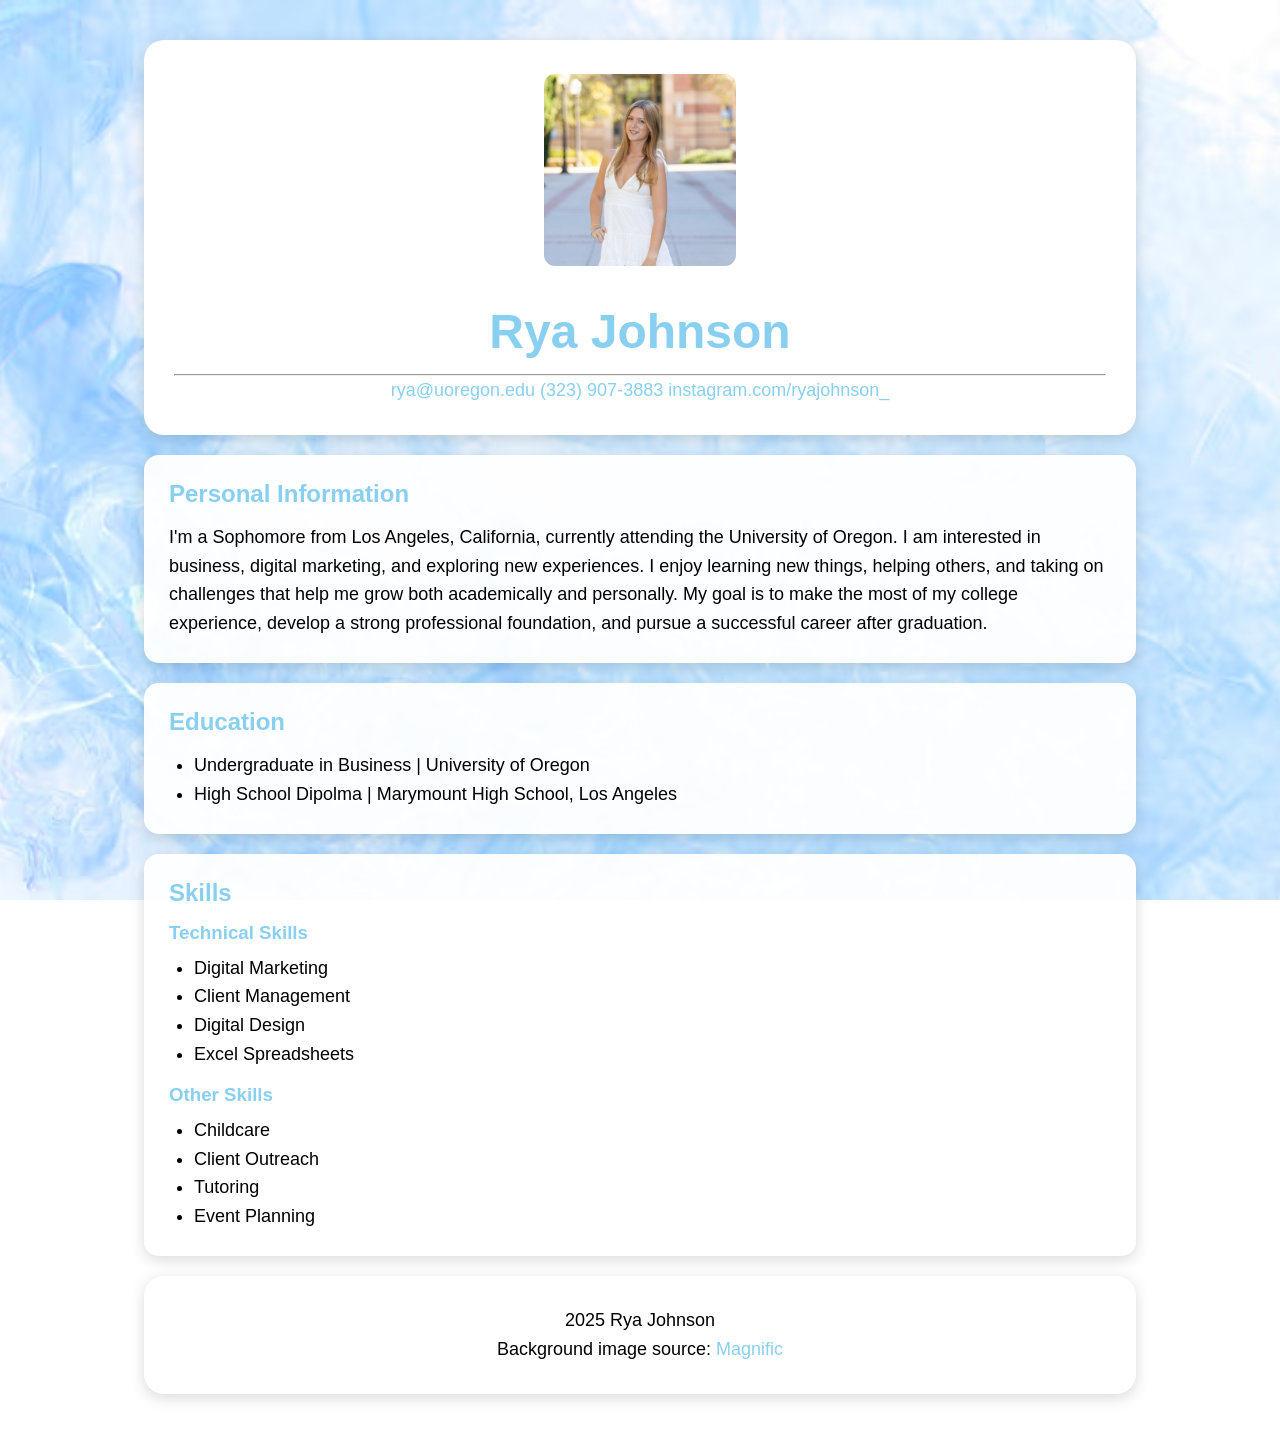
==== index.html @ 62bef7bc "Add files via upload intital about me" ====
<!DOCTYPE html>
<!-- The attribute lang="en" in an HTML document tells browsers and
 screen readers that the content is in English, which helps with
 pronunciation, translation, and language-specific formatting.-->
<html lang="en">
        <meta charset="UTF-8">
        <meta name="viewport" content="width=device-width, initial-scale=1.0">
        <title> Rya Johnson - About Me</title>
        <link rel="stylesheet" href="styles.css">
<header>
    <img src="PFP_Rya.png" alt="Rya Johnson profile picture" class="profile-image">

    <h1>Rya Johnson</h1>

    <hr>

    <p>
        <a href="mailto:rya@uoregon.edu">rya@uoregon.edu</a>
        <a href="tel:3239073883">(323) 907-3883</a>
        <a href="https://www.instagram.com/ryajohnson_" target="_blank">
            instagram.com/ryajohnson_
        </a>
    </p>
</header>

<section>
    <h2>Personal Information</h2>

    <p>
        I'm a Sophomore from Los Angeles, California, currently attending the University of Oregon. 
        I am interested in business, digital marketing, and exploring new experiences. 
        I enjoy learning new things, helping others, and taking on challenges that help me grow both academically and personally. 
        My goal is to make the most of my college experience, develop a strong professional foundation, and pursue a successful career after graduation.
    </p>
</section>

<section>
    <h2>Education</h2>

    <ul>
        <li>Undergraduate in Business | University of Oregon</li>
        <li>High School Dipolma | Marymount High School, Los Angeles</li>
    </ul>
</section>

<section>
    <h2>Skills</h2>

    <h3>Technical Skills</h3>

    <ul>
        <li>Digital Marketing</li>
        <li>Client Management</li>
        <li>Digital Design</li>
        <li>Excel Spreadsheets</li>
    </ul>
    <h3>Other Skills</h3>

    <ul>
        <li>Childcare</li>
        <li>Client Outreach</li>
        <li>Tutoring</li>
        <li>Event Planning</li>
    </ul>

</section>

<footer>
    <p>2025 Rya Johnson</p>

    <p>
        Background image source:
        <a href="https://www.magnific.com/free-photos-vectors/blue-aesthetic-wallpaper">
            Magnific
        </a>
    </p>
</footer>

</html>
---- styles.css ----
/* Rya Johnson */

/* Global Styles */
* {
    margin: 0;
    padding: 0;
    box-sizing: border-box;
}

/* Page Background */
body {
    background-image: url("blue-smoke-background-textured-wallpaper-high-resolution_53876-128239.avif");
    background-size: cover;
    background-position: center;
    background-attachment: fixed;
    font-family: 'Trebuchet MS', sans-serif;
    padding: 20px;
}

/* Header Card */
header {
    background-color: rgb(255, 255, 255);
    text-align: center;
    padding: 30px;
    border-radius: 20px;
    width: 80%;
    margin: 20px auto;
    box-shadow: 0 4px 15px rgba(0, 0, 0, 0.15);
}

/* Profile Picture */
.profile-image {
    width: 200px;
    height: 200px;
    object-fit: cover;
    border-radius: 15px;
    border: 4px solid white;
    margin-bottom: 15px;
}

/* Section Cards */
section {
    background-color: rgba(255, 255, 255, 0.95);
    width: 80%;
    margin: 20px auto;
    padding: 25px;
    border-radius: 15px;
    box-shadow: 0 4px 15px rgba(0, 0, 0, 0.15);
}

/* Name */
h1 {
    font-size: 3rem;
    color: #89CFF0;
    margin: 15px 0;
}

/* Section Titles */
h2 {
    color: #89CFF0;
    margin-bottom: 15px;
}

/* Subheadings */
h3 {
    color: #89CFF0;
    margin-top: 15px;
    margin-bottom: 10px;
}

/* Text */
p, li {
    line-height: 1.6;
    font-size: 18px;
}

/* Lists */
ul, ol {
    margin-left: 25px;
}

/* Links */
a {
    color: #89CFF0;
    text-decoration: none;
}

a:hover {
    text-decoration: underline;
}

/* Footer */
footer {
    background-color: rgb(255, 255, 255);
    text-align: center;
    padding: 30px;
    border-radius: 20px;
    width: 80%;
    margin: 20px auto;
    box-shadow: 0 4px 15px rgba(0, 0, 0, 0.15);
}
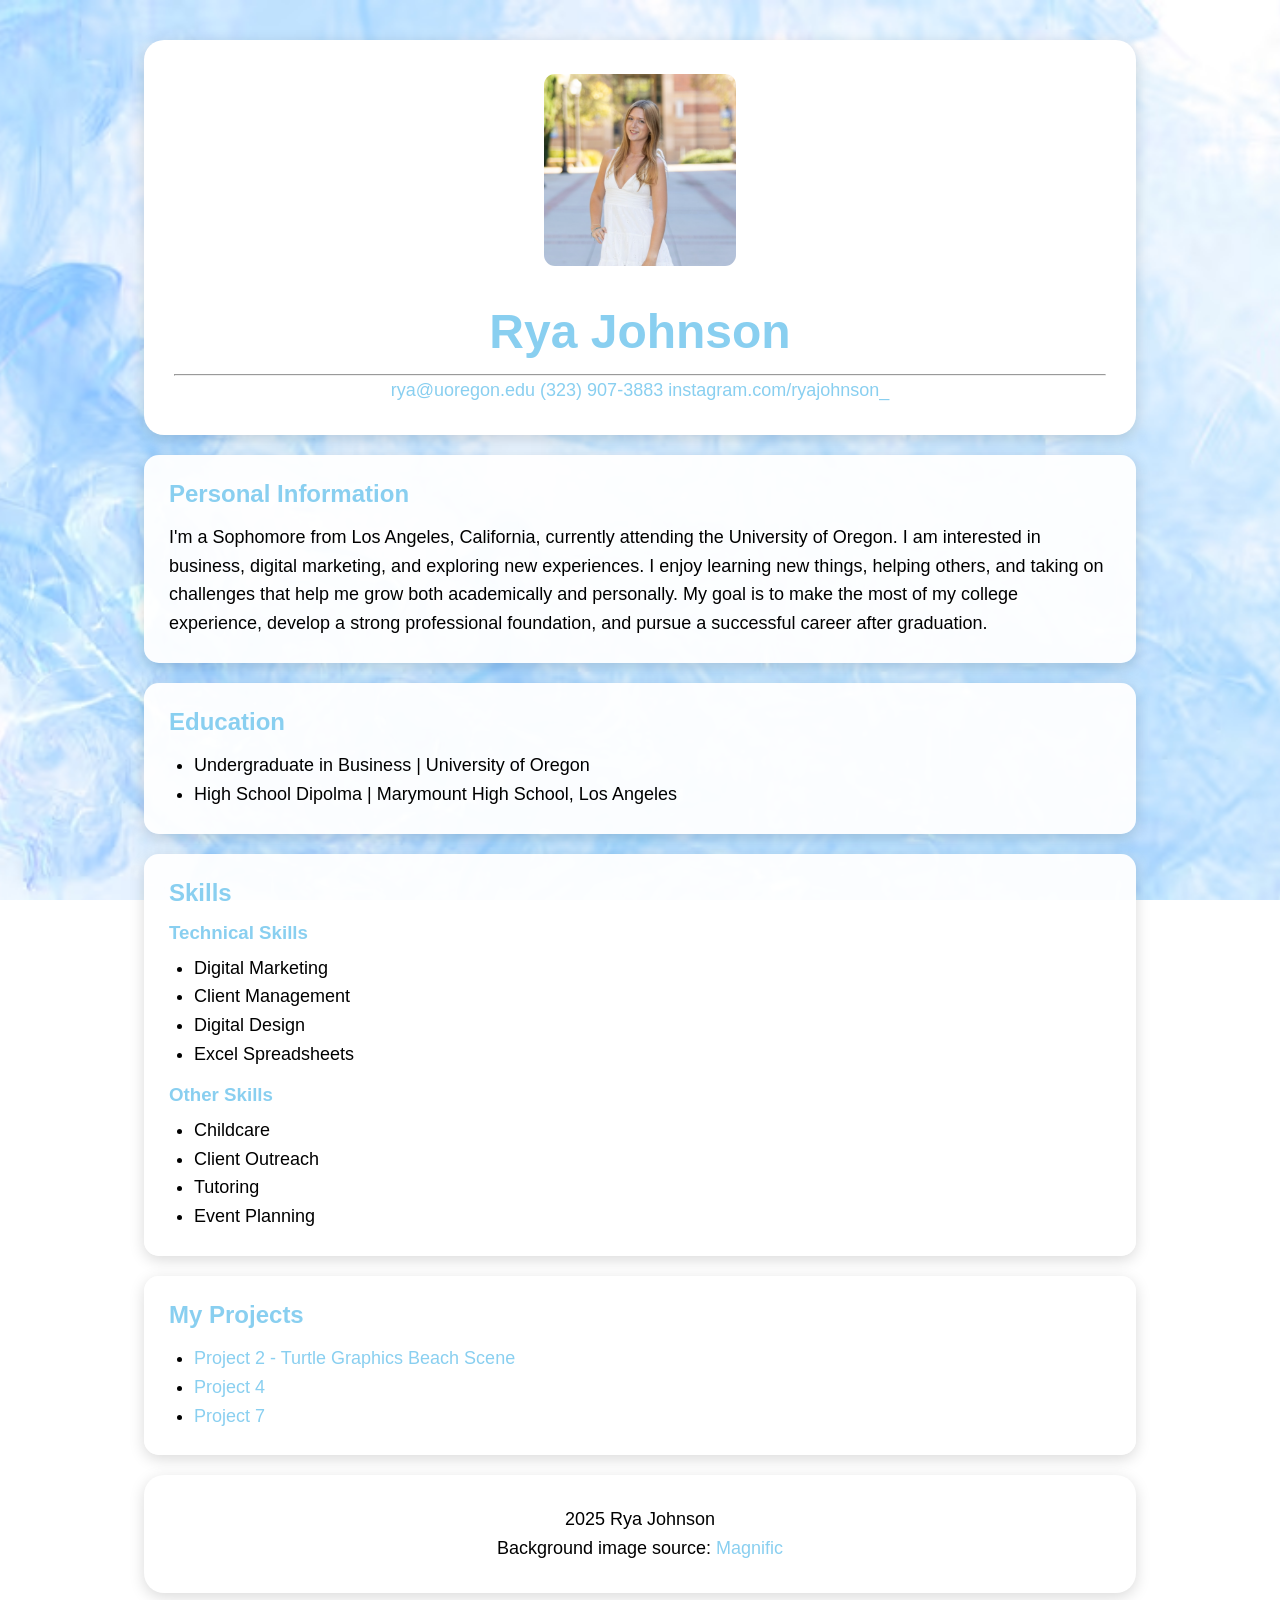
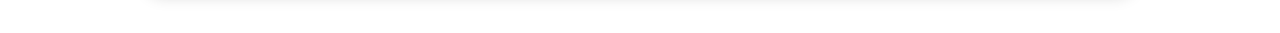
==== commit 8746c53c: "Add section for My Projects with links" ====
--- a/index.html
+++ b/index.html
@@ -65,6 +65,16 @@
 
 </section>
 
+<section>
+ <h2>My Projects</h2>
+
+<ul>
+    <li><a href="project2.html">Project 2 - Turtle Graphics Beach Scene</a></li>
+    <li><a href="project4.html">Project 4</a></li>
+    <li><a href="project7.html">Project 7</a></li>
+</ul>
+</section>
+
 <footer>
     <p>2025 Rya Johnson</p>
 
@@ -76,4 +86,4 @@
     </p>
 </footer>
 
-</html>+</html>
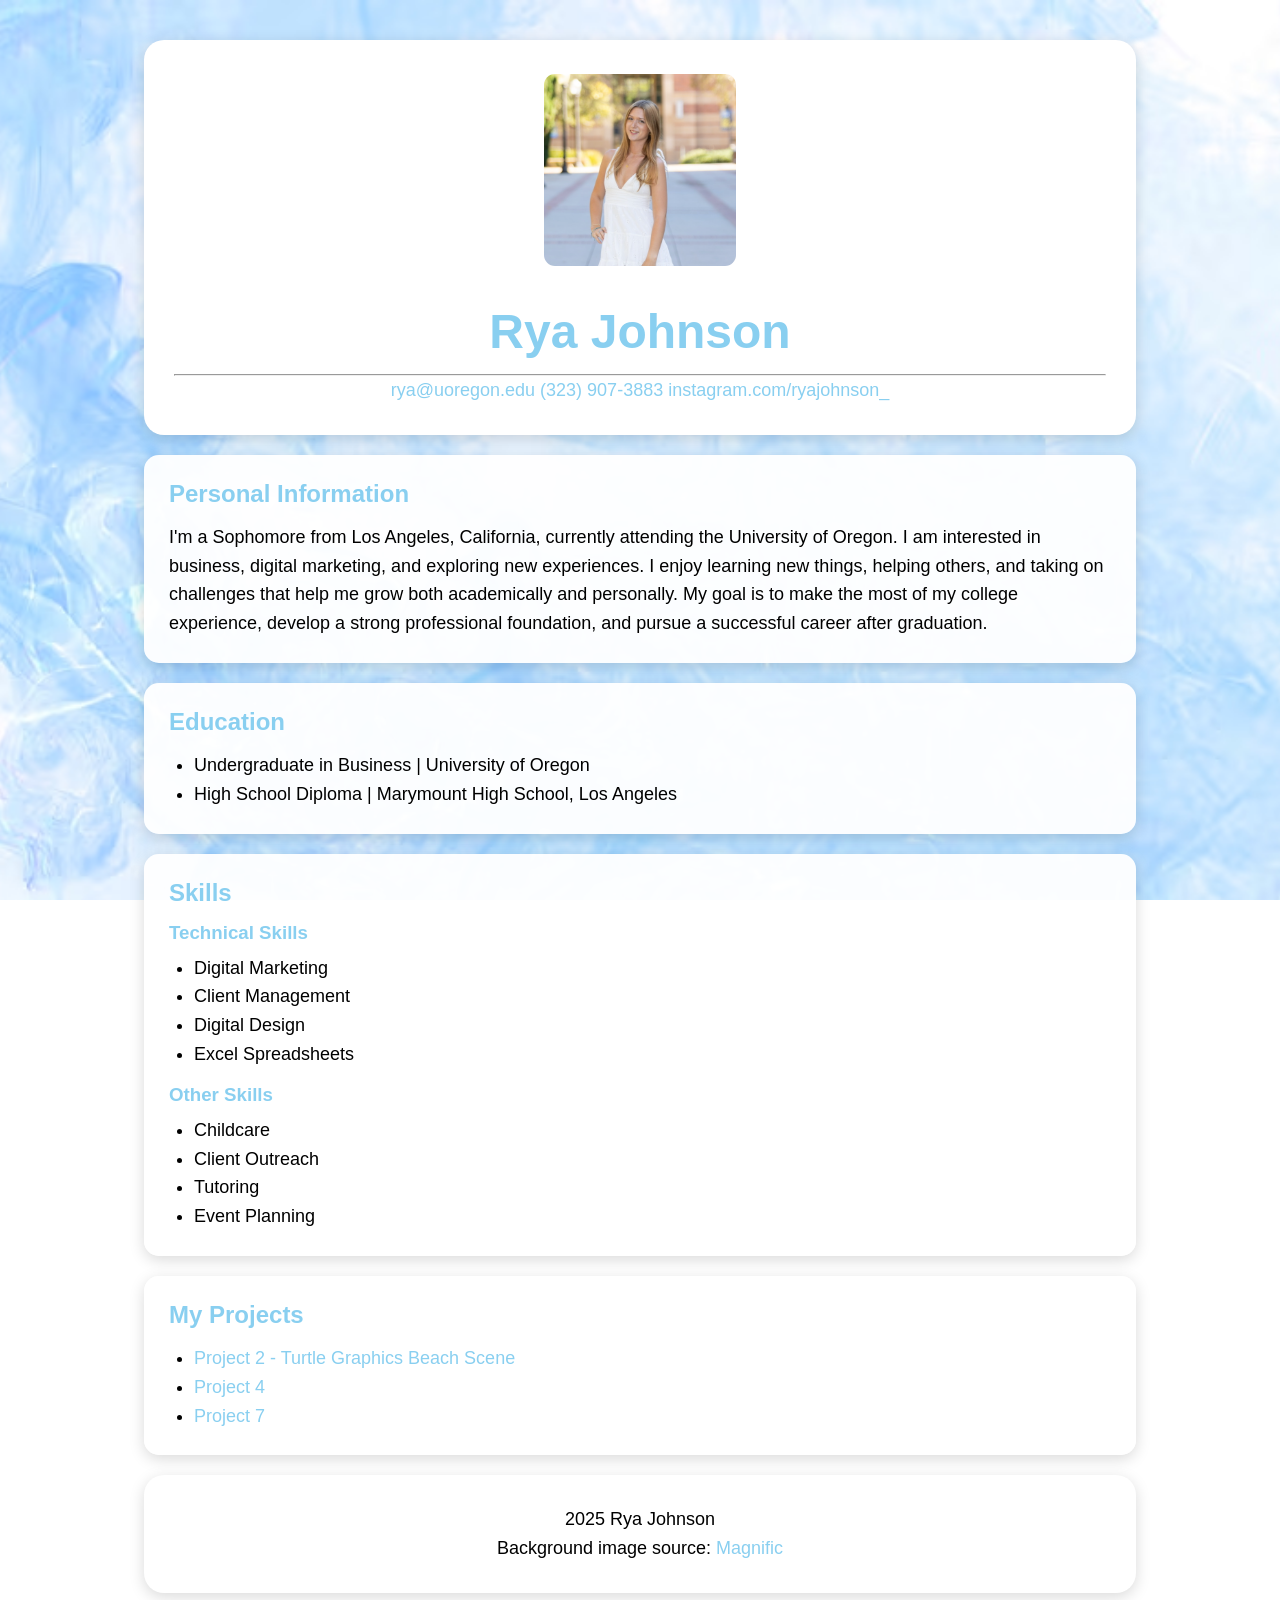
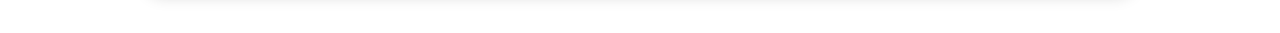
==== commit 314d8a3e: "Fix HTML structure and typo in Education section" ====
--- a/index.html
+++ b/index.html
@@ -1,89 +1,92 @@
 <!DOCTYPE html>
-<!-- The attribute lang="en" in an HTML document tells browsers and
- screen readers that the content is in English, which helps with
- pronunciation, translation, and language-specific formatting.-->
 <html lang="en">
+    <head>
+        <!-- The attribute lang="en" in an HTML document tells browsers and
+         screen readers that the content is in English, which helps with
+         pronunciation, translation, and language-specific formatting.-->
         <meta charset="UTF-8">
         <meta name="viewport" content="width=device-width, initial-scale=1.0">
-        <title> Rya Johnson - About Me</title>
+        <title>Rya Johnson - About Me</title>
         <link rel="stylesheet" href="styles.css">
-<header>
-    <img src="PFP_Rya.png" alt="Rya Johnson profile picture" class="profile-image">
+    </head>
+    <body>
+        <header>
+            <img src="PFP_Rya.png" alt="Rya Johnson profile picture" class="profile-image">
 
-    <h1>Rya Johnson</h1>
+            <h1>Rya Johnson</h1>
 
-    <hr>
+            <hr>
 
-    <p>
-        <a href="mailto:rya@uoregon.edu">rya@uoregon.edu</a>
-        <a href="tel:3239073883">(323) 907-3883</a>
-        <a href="https://www.instagram.com/ryajohnson_" target="_blank">
-            instagram.com/ryajohnson_
-        </a>
-    </p>
-</header>
+            <p>
+                <a href="mailto:rya@uoregon.edu">rya@uoregon.edu</a>
+                <a href="tel:3239073883">(323) 907-3883</a>
+                <a href="https://www.instagram.com/ryajohnson_" target="_blank">
+                    instagram.com/ryajohnson_
+                </a>
+            </p>
+        </header>
 
-<section>
-    <h2>Personal Information</h2>
+        <section>
+            <h2>Personal Information</h2>
 
-    <p>
-        I'm a Sophomore from Los Angeles, California, currently attending the University of Oregon. 
-        I am interested in business, digital marketing, and exploring new experiences. 
-        I enjoy learning new things, helping others, and taking on challenges that help me grow both academically and personally. 
-        My goal is to make the most of my college experience, develop a strong professional foundation, and pursue a successful career after graduation.
-    </p>
-</section>
+            <p>
+                I'm a Sophomore from Los Angeles, California, currently attending the University of Oregon. 
+                I am interested in business, digital marketing, and exploring new experiences. 
+                I enjoy learning new things, helping others, and taking on challenges that help me grow both academically and personally. 
+                My goal is to make the most of my college experience, develop a strong professional foundation, and pursue a successful career after graduation.
+            </p>
+        </section>
 
-<section>
-    <h2>Education</h2>
+        <section>
+            <h2>Education</h2>
 
-    <ul>
-        <li>Undergraduate in Business | University of Oregon</li>
-        <li>High School Dipolma | Marymount High School, Los Angeles</li>
-    </ul>
-</section>
+            <ul>
+                <li>Undergraduate in Business | University of Oregon</li>
+                <li>High School Diploma | Marymount High School, Los Angeles</li>
+            </ul>
+        </section>
 
-<section>
-    <h2>Skills</h2>
+        <section>
+            <h2>Skills</h2>
 
-    <h3>Technical Skills</h3>
+            <h3>Technical Skills</h3>
 
-    <ul>
-        <li>Digital Marketing</li>
-        <li>Client Management</li>
-        <li>Digital Design</li>
-        <li>Excel Spreadsheets</li>
-    </ul>
-    <h3>Other Skills</h3>
+            <ul>
+                <li>Digital Marketing</li>
+                <li>Client Management</li>
+                <li>Digital Design</li>
+                <li>Excel Spreadsheets</li>
+            </ul>
+            <h3>Other Skills</h3>
 
-    <ul>
-        <li>Childcare</li>
-        <li>Client Outreach</li>
-        <li>Tutoring</li>
-        <li>Event Planning</li>
-    </ul>
+            <ul>
+                <li>Childcare</li>
+                <li>Client Outreach</li>
+                <li>Tutoring</li>
+                <li>Event Planning</li>
+            </ul>
 
-</section>
+        </section>
 
-<section>
- <h2>My Projects</h2>
+        <section>
+            <h2>My Projects</h2>
 
-<ul>
-    <li><a href="project2.html">Project 2 - Turtle Graphics Beach Scene</a></li>
-    <li><a href="project4.html">Project 4</a></li>
-    <li><a href="project7.html">Project 7</a></li>
-</ul>
-</section>
+            <ul>
+                <li><a href="project2.html">Project 2 - Turtle Graphics Beach Scene</a></li>
+                <li><a href="project4.html">Project 4</a></li>
+                <li><a href="project7.html">Project 7</a></li>
+            </ul>
+        </section>
 
-<footer>
-    <p>2025 Rya Johnson</p>
+        <footer>
+            <p>2025 Rya Johnson</p>
 
-    <p>
-        Background image source:
-        <a href="https://www.magnific.com/free-photos-vectors/blue-aesthetic-wallpaper">
-            Magnific
-        </a>
-    </p>
-</footer>
-
+            <p>
+                Background image source:
+                <a href="https://www.magnific.com/free-photos-vectors/blue-aesthetic-wallpaper">
+                    Magnific
+                </a>
+            </p>
+        </footer>
+    </body>
 </html>
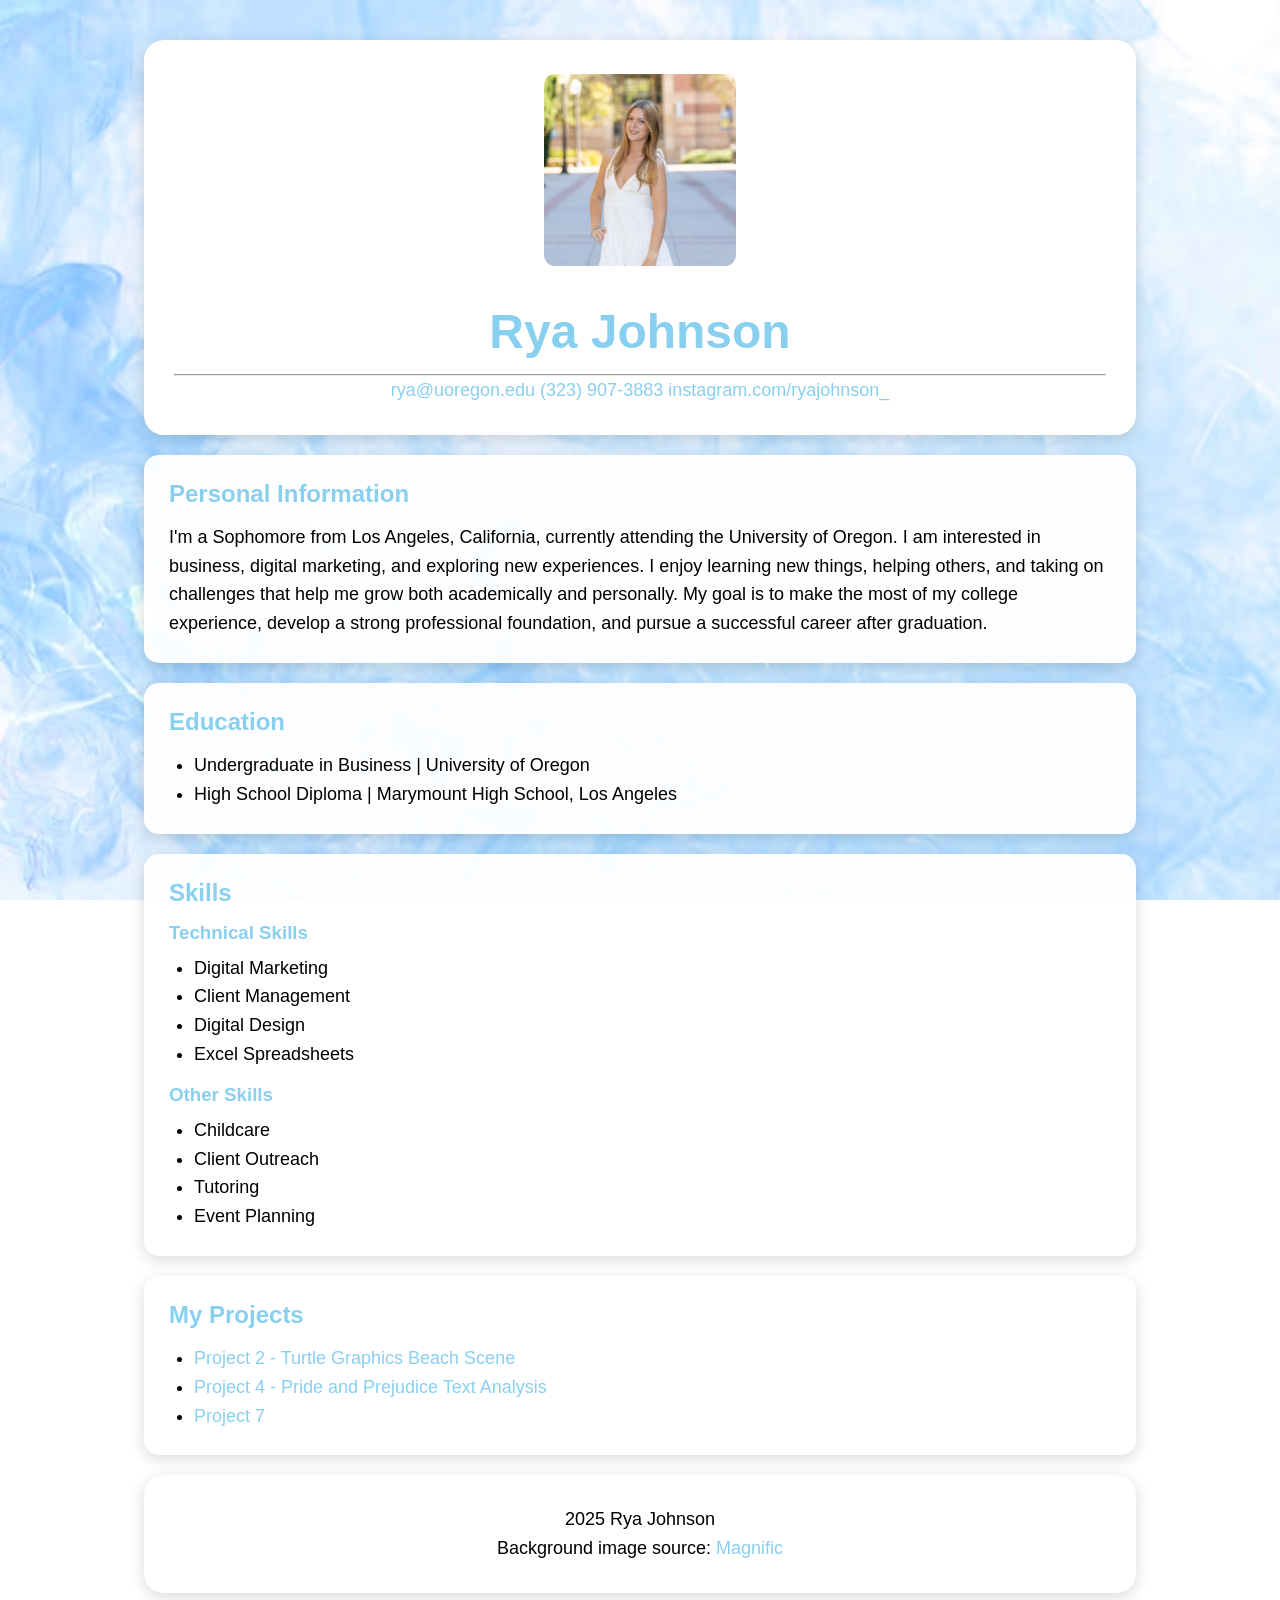
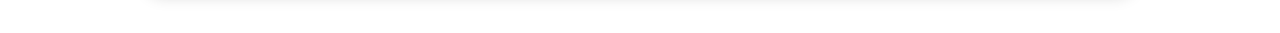
==== commit 422e889b: "Update Project 4 link description in index.html" ====
--- a/index.html
+++ b/index.html
@@ -73,7 +73,7 @@
 
             <ul>
                 <li><a href="project2.html">Project 2 - Turtle Graphics Beach Scene</a></li>
-                <li><a href="project4.html">Project 4</a></li>
+                <li><a href="project4.html">Project 4 - Pride and Prejudice Text Analysis</a></li>
                 <li><a href="project7.html">Project 7</a></li>
             </ul>
         </section>
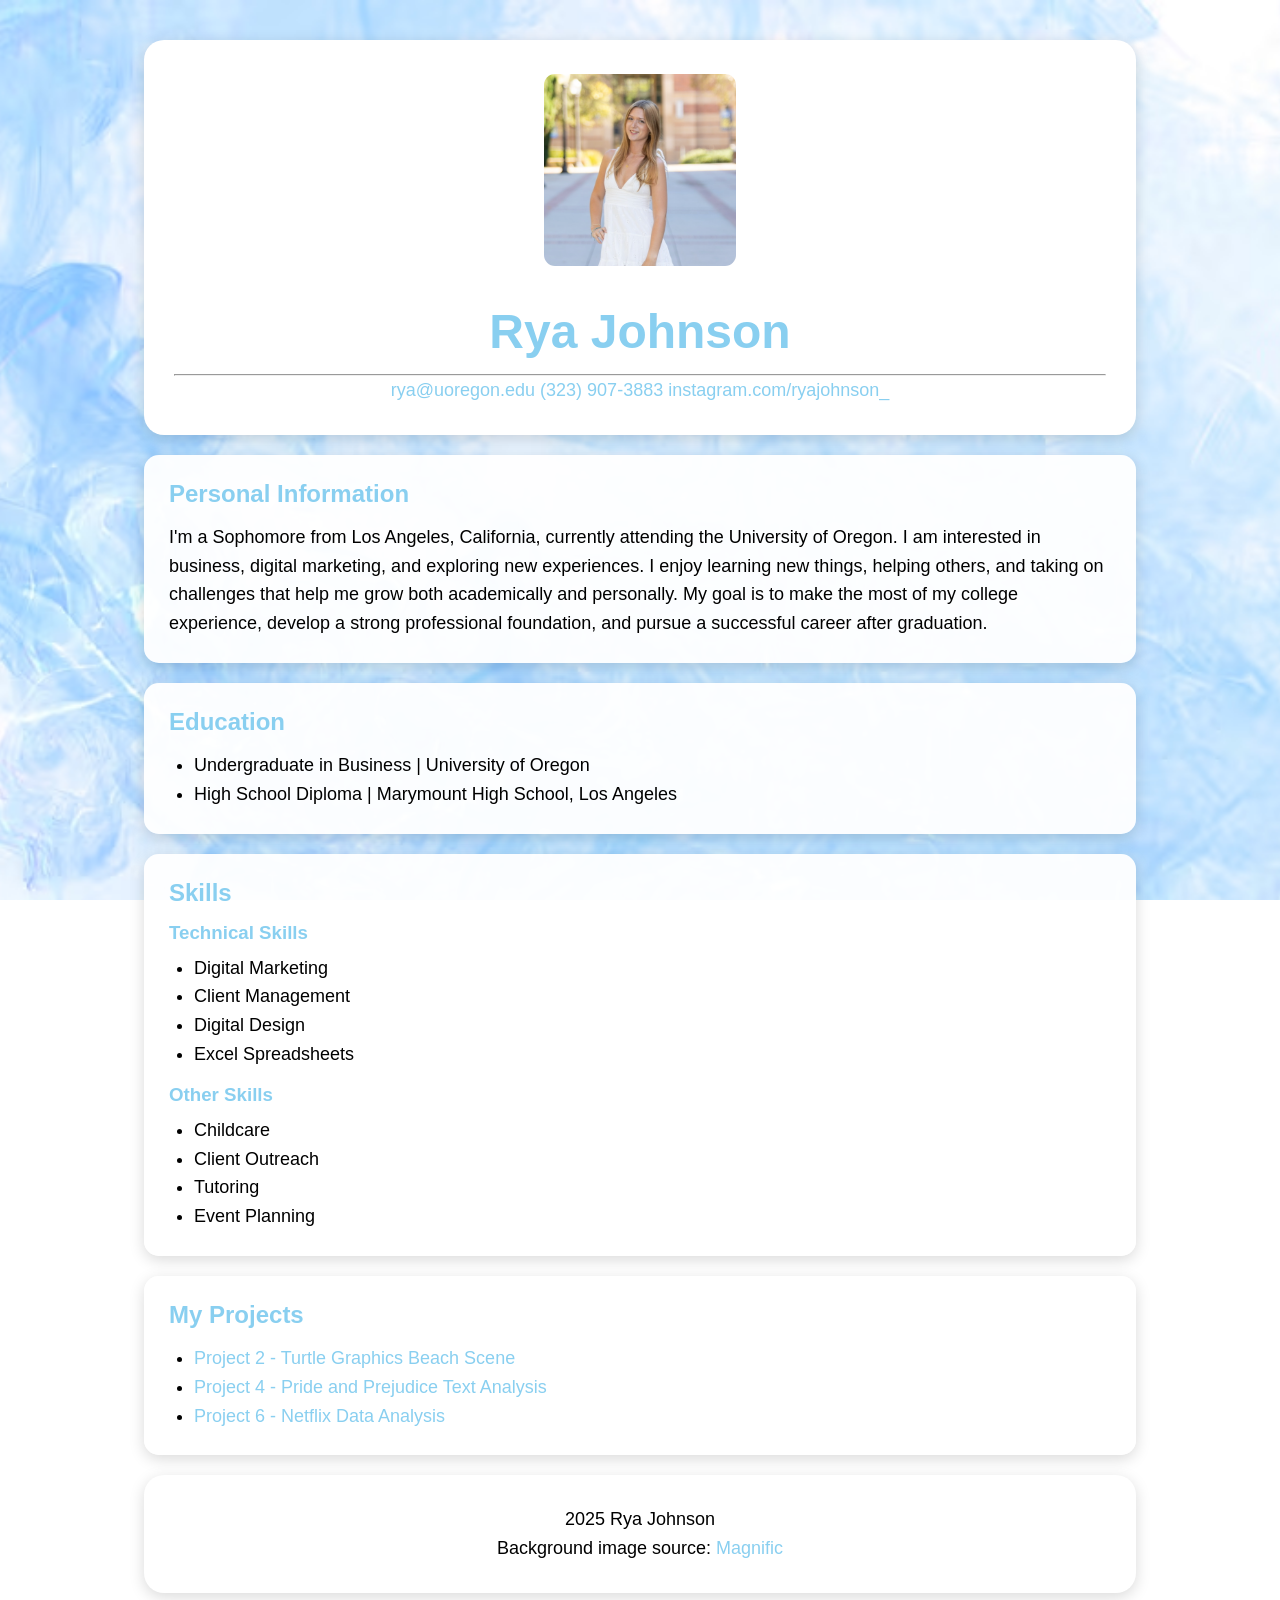
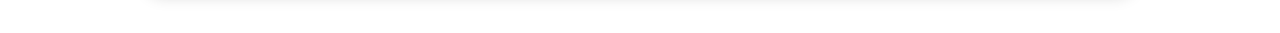
==== commit a0bb5c51: "Update index.html" ====
--- a/index.html
+++ b/index.html
@@ -74,7 +74,7 @@
             <ul>
                 <li><a href="project2.html">Project 2 - Turtle Graphics Beach Scene</a></li>
                 <li><a href="project4.html">Project 4 - Pride and Prejudice Text Analysis</a></li>
-                <li><a href="project7.html">Project 7</a></li>
+                <li><a href="project6.html">Project 6 - Netflix Data Analysis</a></li>
             </ul>
         </section>
 
--- a/styles.css
+++ b/styles.css
@@ -98,4 +98,41 @@
     width: 80%;
     margin: 20px auto;
     box-shadow: 0 4px 15px rgba(0, 0, 0, 0.15);
-}+}
+
+
+/* extra*/
+.project-container {
+    display: flex;
+    gap: 20px;
+    justify-content: center;
+    flex-wrap: wrap;
+    margin-top: 20px;
+}
+
+.project-card {
+    background-color: #dce7f2;
+    border: 2px solid #b7d8ee;
+    border-radius: 25px;
+    padding: 25px;
+    width: 300px;
+    min-height: 250px;
+}
+
+.project-card h3 {
+    font-size: 2rem;
+    margin-bottom: 20px;
+}
+
+.project-card p {
+    font-size: 1.2rem;
+}
+
+.project-card a {
+    text-decoration: none;
+    color: #8b4ab8;
+}
+
+.project-card a:hover {
+    text-decoration: underline;
+}
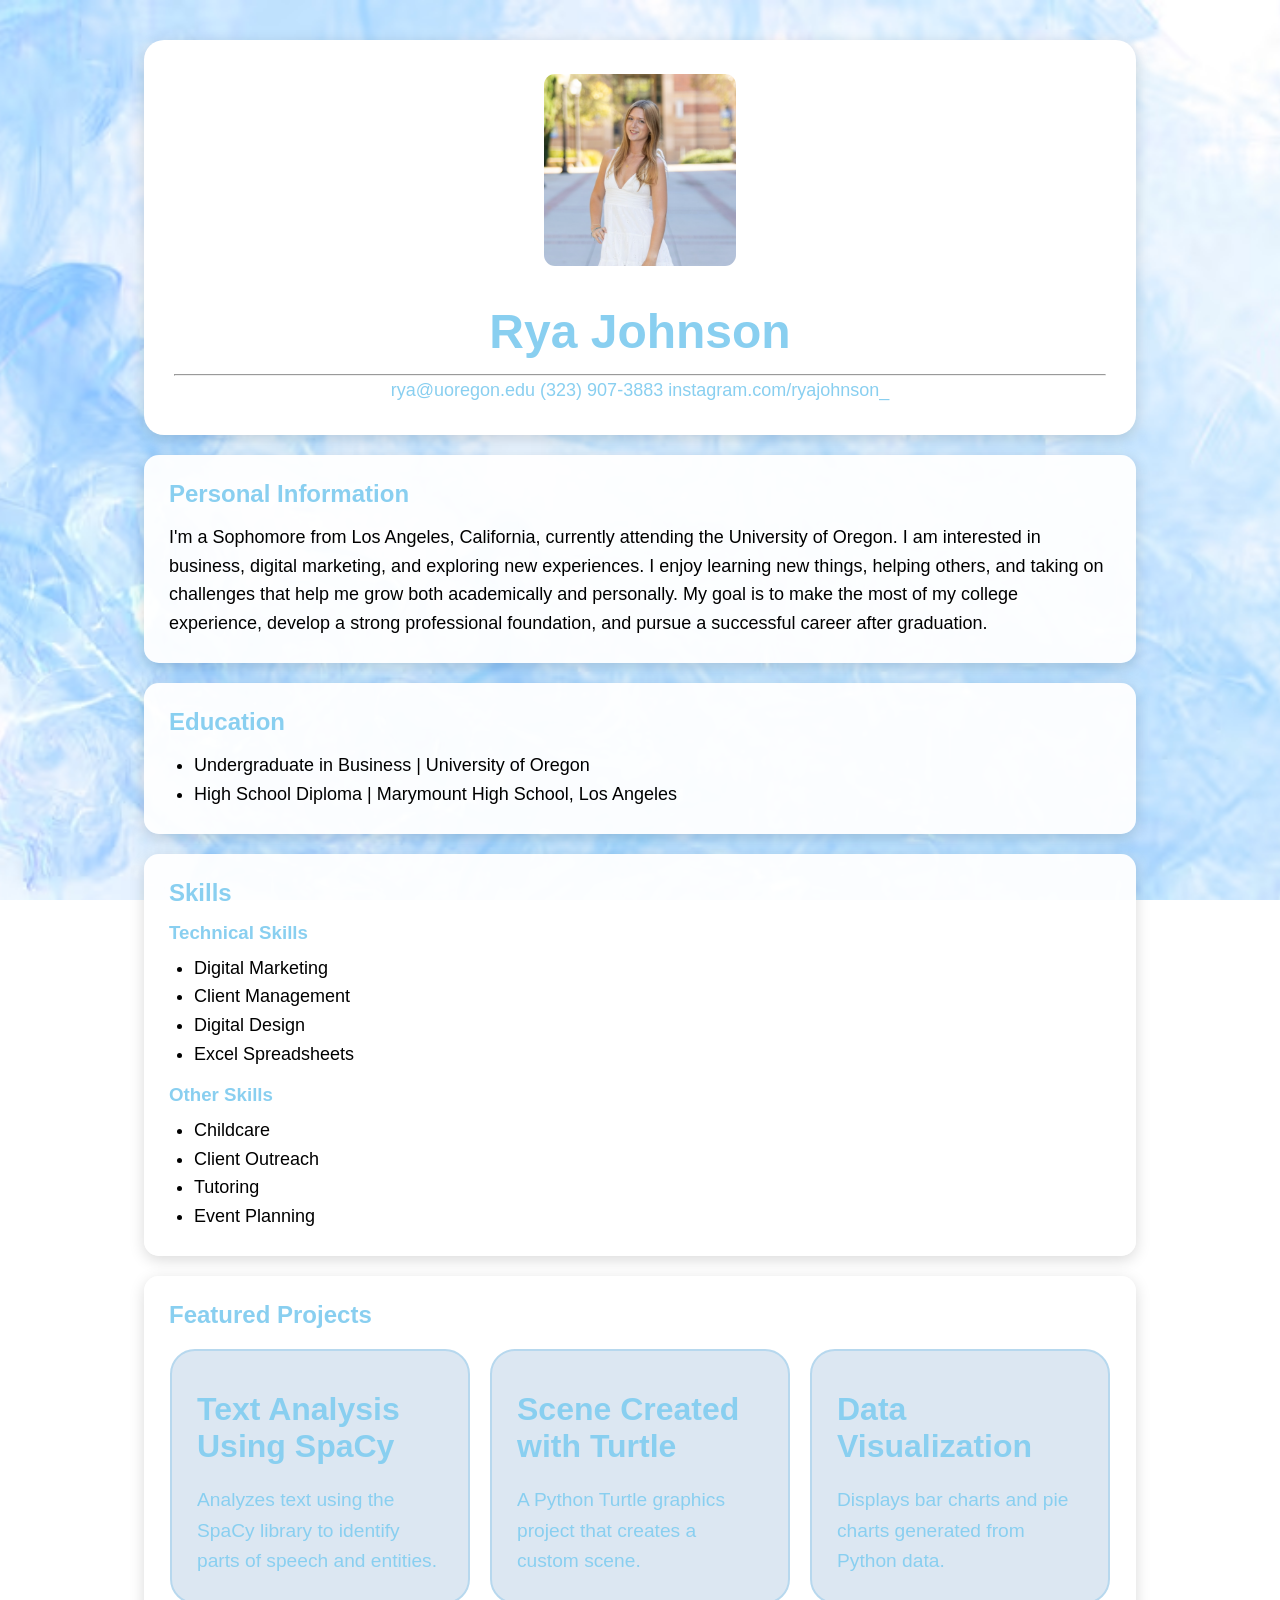
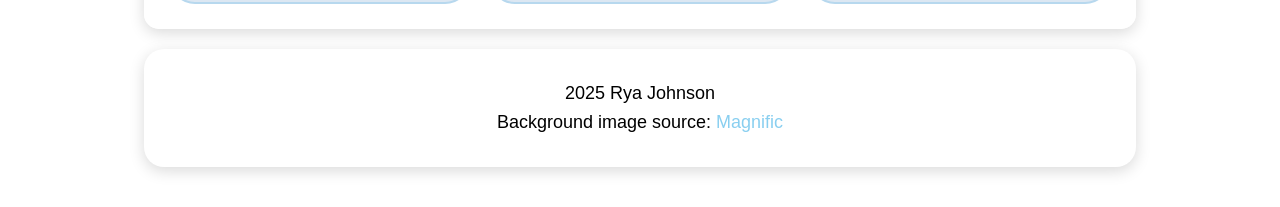
==== commit 1c57beaa: "Update index.html" ====
--- a/index.html
+++ b/index.html
@@ -68,15 +68,37 @@
 
         </section>
 
-        <section>
-            <h2>My Projects</h2>
+ <section class="featured-projects">
+    <h2>Featured Projects</h2>
 
-            <ul>
-                <li><a href="project2.html">Project 2 - Turtle Graphics Beach Scene</a></li>
-                <li><a href="project4.html">Project 4 - Pride and Prejudice Text Analysis</a></li>
-                <li><a href="project6.html">Project 6 - Netflix Data Analysis</a></li>
-            </ul>
-        </section>
+    <div class="project-container">
+
+        <a href="project6.html" class="project-card">
+            <h3>Text Analysis Using SpaCy</h3>
+            <p>
+                Analyzes text using the SpaCy library to identify
+                parts of speech and entities.
+            </p>
+        </a>
+
+        <a href="project7.html" class="project-card">
+            <h3>Scene Created with Turtle</h3>
+            <p>
+                A Python Turtle graphics project that creates a
+                custom scene.
+            </p>
+        </a>
+
+        <a href="project8.html" class="project-card">
+            <h3>Data Visualization</h3>
+            <p>
+                Displays bar charts and pie charts generated
+                from Python data.
+            </p>
+        </a>
+
+    </div>
+</section>
 
         <footer>
             <p>2025 Rya Johnson</p>
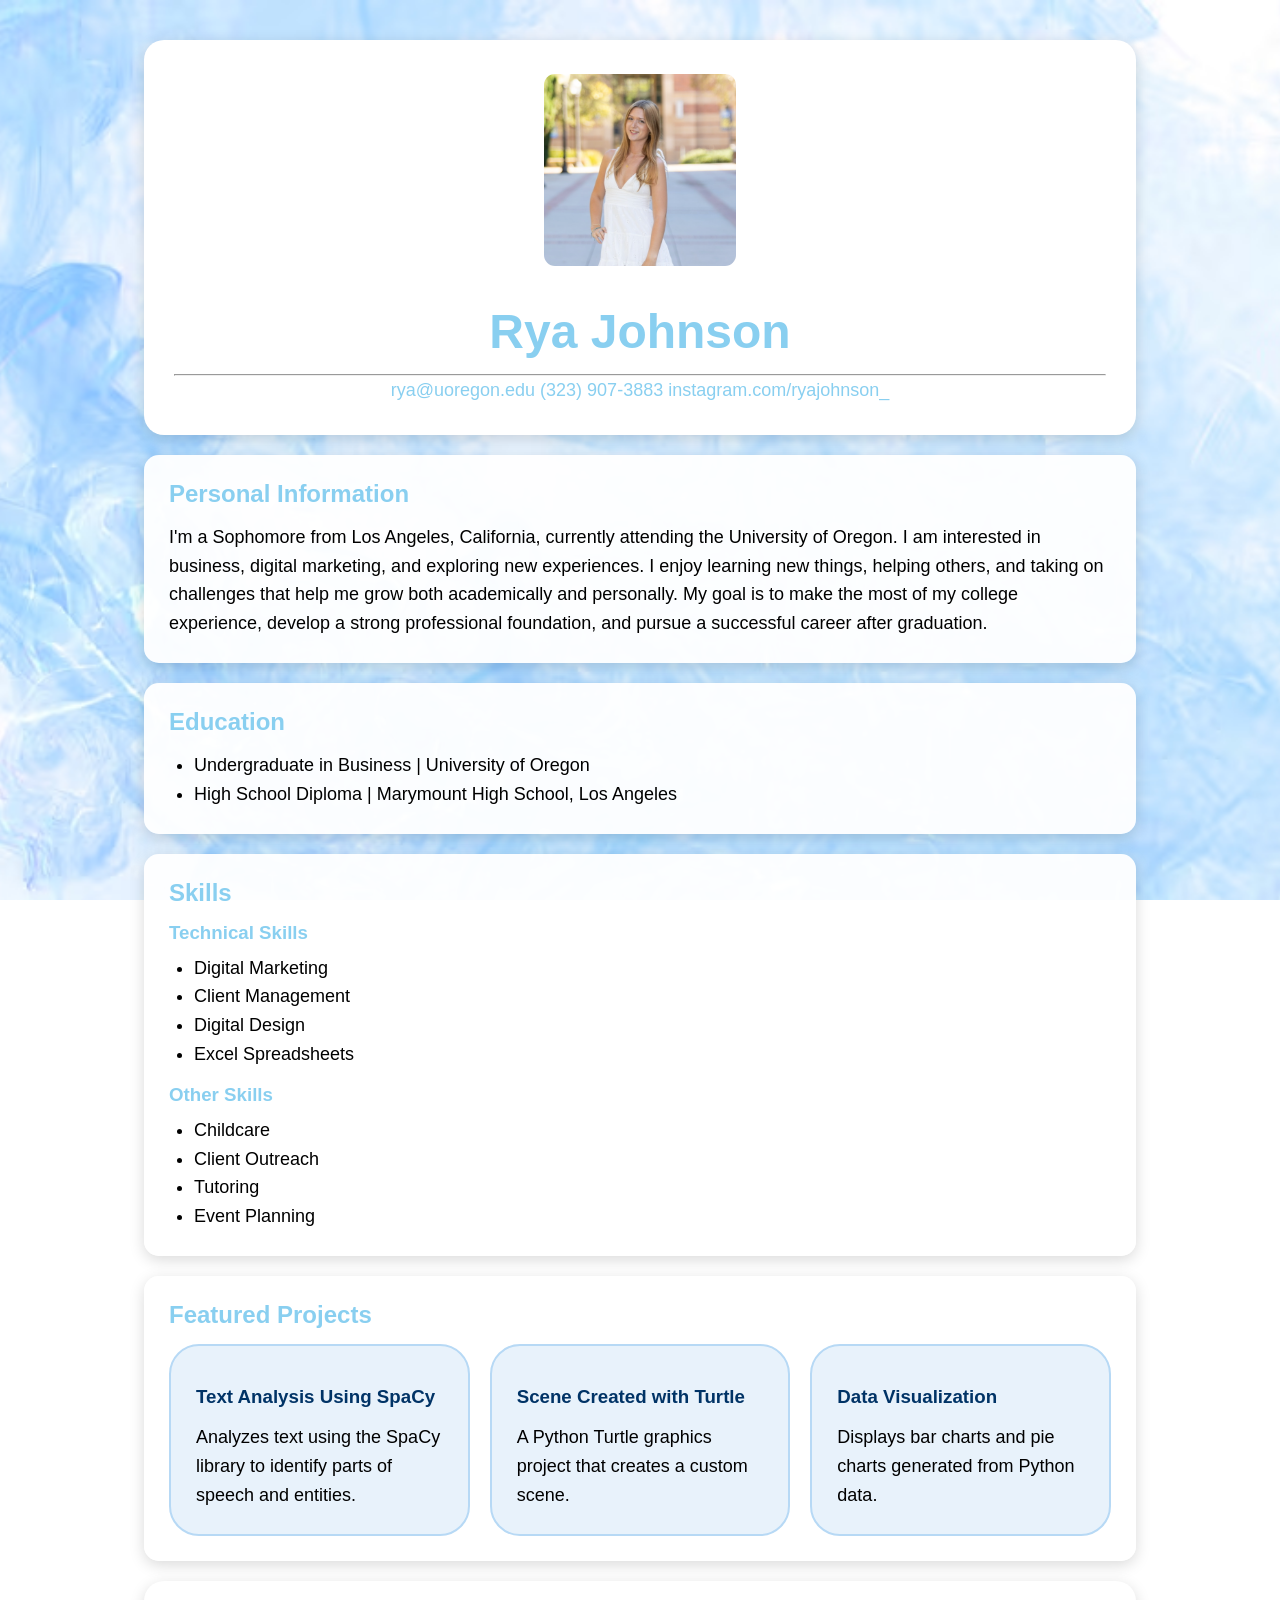
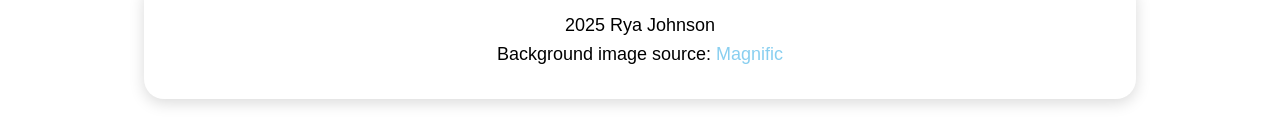
==== commit fc9fae5f: "Update index.html" ====
--- a/index.html
+++ b/index.html
@@ -81,7 +81,7 @@
             </p>
         </a>
 
-        <a href="project7.html" class="project-card">
+        <a href="project2.html" class="project-card">
             <h3>Scene Created with Turtle</h3>
             <p>
                 A Python Turtle graphics project that creates a
@@ -89,7 +89,7 @@
             </p>
         </a>
 
-        <a href="project8.html" class="project-card">
+        <a href="project4.html" class="project-card">
             <h3>Data Visualization</h3>
             <p>
                 Displays bar charts and pie charts generated
--- a/styles.css
+++ b/styles.css
@@ -105,34 +105,29 @@
 .project-container {
     display: flex;
     gap: 20px;
-    justify-content: center;
     flex-wrap: wrap;
-    margin-top: 20px;
 }
 
 .project-card {
-    background-color: #dce7f2;
-    border: 2px solid #b7d8ee;
-    border-radius: 25px;
+    flex: 1;
+    min-width: 250px;
+    background-color: #e8f2fb;
+    border: 2px solid #b7d9f5;
+    border-radius: 30px;
     padding: 25px;
-    width: 300px;
-    min-height: 250px;
+
+    text-decoration: none;
+    color: inherit;
+    display: block;
+
+    transition: transform 0.3s ease;
+}
+
+.project-card:hover {
+    transform: translateY(-5px);
 }
 
 .project-card h3 {
-    font-size: 2rem;
-    margin-bottom: 20px;
+    color: #003366;
+    margin-bottom: 15px;
 }
-
-.project-card p {
-    font-size: 1.2rem;
-}
-
-.project-card a {
-    text-decoration: none;
-    color: #8b4ab8;
-}
-
-.project-card a:hover {
-    text-decoration: underline;
-}
